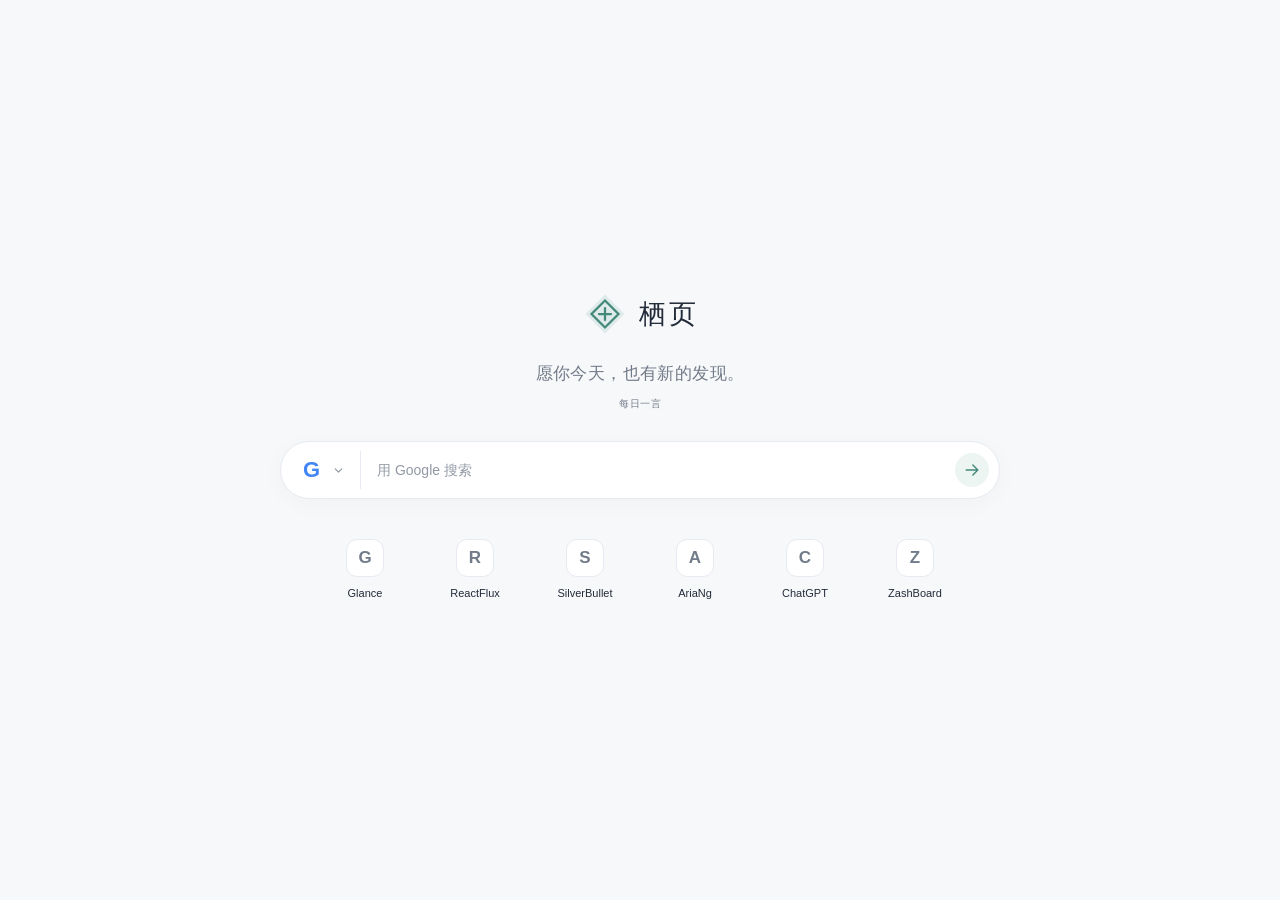
==== index.html @ 780250e7 "deploy: build dist (4a7b1b67f7b12fee76b33afa85c952950cb2d949) 4a7b1b67f7b12fee76b33afa85c952950cb2d9" ====
<!doctype html>
<html lang="zh-CN">
<head>
  <meta charset="UTF-8">
  <meta name="viewport" content="width=device-width, initial-scale=1">
  <meta name="color-scheme" content="light dark">
  <meta name="description" content="一个轻盈的新标签页。搜索、常用网站，然后开始探索。">
  <meta name="referrer" content="no-referrer">
  <title>栖页 · 新标签页</title>
  <link rel="icon" href="./favicon.svg" type="image/svg+xml">
  <link rel="stylesheet" href="./styles.css?v=c9554dffcea9">
  <script type="module" src="./app.js?v=c9554dffcea9"></script>
</head>
<body>
  <main>
    <div class="intro">
      <h1 class="site-brand"><svg viewBox="0 0 32 32" width="48" height="48" aria-hidden="true"><path d="M16 3 29 16 16 29 3 16Z" fill="currentColor" opacity=".13"/><path d="M16 7 25 16 16 25 7 16Z" fill="none" stroke="currentColor" stroke-width="1.5"/><path d="M12 16h8M16 12v8" stroke="currentColor" stroke-width="1.5" stroke-linecap="round"/></svg><span>栖页</span></h1>
      <p id="daily-quote" class="daily-quote">愿你今天，也有新的发现。</p>
      <p class="subtitle" id="quote-source">每日一言</p>
    </div>
    <section class="search-section" aria-label="网页搜索">
      <form id="search-form" action="https://www.google.com/search" method="get" role="search">
        <div class="engine-control">
          <button class="engine-button" id="engine-toggle" type="button" aria-label="选择搜索引擎，当前 Google" aria-haspopup="menu" aria-expanded="false" aria-controls="engine-menu"><span class="engine-mark" data-engine="google" id="engine-mark" aria-hidden="true">G</span><svg viewBox="0 0 16 16" width="13" height="13" aria-hidden="true"><path d="m4 6 4 4 4-4" fill="none" stroke="currentColor" stroke-width="1.5" stroke-linecap="round" stroke-linejoin="round"/></svg></button>
          <div class="engine-menu" id="engine-menu" role="menu" hidden>
            <button type="button" role="menuitemradio" aria-checked="true" data-engine="google"><span class="engine-mark" data-engine="google">G</span>Google<span class="menu-command">!g</span></button>
            <button type="button" role="menuitemradio" aria-checked="false" data-engine="bing"><span class="engine-mark" data-engine="bing">b</span>Bing<span class="menu-command">!b</span></button>
            <button type="button" role="menuitemradio" aria-checked="false" data-engine="duckduckgo"><span class="engine-mark" data-engine="duckduckgo">D</span>DuckDuckGo<span class="menu-command">!d</span></button>
            <button type="button" role="menuitemradio" aria-checked="false" data-engine="baidu"><span class="engine-mark" data-engine="baidu">度</span>百度<span class="menu-command">!bd</span></button>
          </div>
        </div>
        <label class="visually-hidden" for="query">搜索内容</label>
        <input id="query" name="q" type="search" placeholder="用 Google 搜索" autocomplete="off" autocapitalize="off" spellcheck="false" enterkeyhint="search" required>
        <button class="submit-button" type="submit" aria-label="搜索"><svg viewBox="0 0 24 24" width="20" height="20" aria-hidden="true"><path d="M5 12h14m-6-6 6 6-6 6" fill="none" stroke="currentColor" stroke-width="1.7" stroke-linecap="round" stroke-linejoin="round"/></svg></button>
      </form>
    </section>
    <section class="shortcuts-section" aria-labelledby="shortcuts-title"><h2 id="shortcuts-title" class="visually-hidden">快捷方式</h2><div class="shortcuts"><a class="shortcut" href="https://zhiim.eu.org" data-icon="https://zhiim.eu.org/favicon.ico" aria-label="打开 Glance" rel="noreferrer"><span class="shortcut-icon" aria-hidden="true"><span class="shortcut-letter">G</span></span><span class="shortcut-name">Glance</span><span class="shortcut-domain">zhiim.eu.org</span></a>
<a class="shortcut" href="https://rss.zhiim.eu.org" data-icon="https://rss.zhiim.eu.org/favicon.ico" aria-label="打开 ReactFlux" rel="noreferrer"><span class="shortcut-icon" aria-hidden="true"><span class="shortcut-letter">R</span></span><span class="shortcut-name">ReactFlux</span><span class="shortcut-domain">rss.zhiim.eu.org</span></a>
<a class="shortcut" href="https://notes.zhiim.eu.org" data-icon="https://notes.zhiim.eu.org/favicon.ico" aria-label="打开 SilverBullet" rel="noreferrer"><span class="shortcut-icon" aria-hidden="true"><span class="shortcut-letter">S</span></span><span class="shortcut-name">SilverBullet</span><span class="shortcut-domain">notes.zhiim.eu.org</span></a>
<a class="shortcut" href="https://ng.117823.xyz" data-icon="https://ng.117823.xyz/favicon.ico" aria-label="打开 AriaNg" rel="noreferrer"><span class="shortcut-icon" aria-hidden="true"><span class="shortcut-letter">A</span></span><span class="shortcut-name">AriaNg</span><span class="shortcut-domain">ng.117823.xyz</span></a>
<a class="shortcut" href="https://chatgpt.com" data-icon="https://chatgpt.com/favicon.ico" aria-label="打开 ChatGPT" rel="noreferrer"><span class="shortcut-icon" aria-hidden="true"><span class="shortcut-letter">C</span></span><span class="shortcut-name">ChatGPT</span><span class="shortcut-domain">chatgpt.com</span></a>
<a class="shortcut" href="https://zb.zhiim.eu.org" data-icon="https://zb.zhiim.eu.org/favicon.ico" aria-label="打开 ZashBoard" rel="noreferrer"><span class="shortcut-icon" aria-hidden="true"><span class="shortcut-letter">Z</span></span><span class="shortcut-name">ZashBoard</span><span class="shortcut-domain">zb.zhiim.eu.org</span></a></div></section>
  </main>
</body>
</html>
---- styles.css ----
:root{color-scheme:light dark;--bg:#f7f8fa;--surface:#fff;--text:#222b39;--muted:#9299a5;--secondary:#727b89;--line:#e7eaf0;--accent:#438879;--accent-soft:#edf5f2;--shadow:0 5px 22px #26304b08;--hover:#f0f3f6;--focus:#43887966;--shortcut-width:clamp(64px,12vw,96px);--shortcut-gap:clamp(6px,1.2vw,14px);font-family:ui-sans-serif,-apple-system,BlinkMacSystemFont,"Segoe UI","PingFang SC","Microsoft YaHei",sans-serif;font-synthesis:none}
*{box-sizing:border-box}html{height:100%}body{margin:0;background:var(--bg);color:var(--text);height:100vh;height:100dvh;padding:clamp(12px,2.5vmin,28px);display:flex;align-items:center;justify-content:center;overflow:hidden;-webkit-font-smoothing:antialiased}button,input,a{-webkit-tap-highlight-color:transparent}button,input{font:inherit}button{cursor:pointer}button,a{touch-action:manipulation}a{color:inherit;text-decoration:none}button{color:inherit}button:focus-visible,a:focus-visible{outline:3px solid var(--focus);outline-offset:4px}[hidden]{display:none!important}main{width:min(100%,720px);flex:none;transform:scale(var(--page-scale,1));transform-origin:center}.intro{text-align:center;margin-bottom:clamp(16px,3.5dvh,28px)}.site-brand{margin:0 0 clamp(14px,2.5dvh,22px);display:flex;justify-content:center;align-items:center;gap:10px;font-size:clamp(22px,3vmin,28px);font-weight:550;letter-spacing:3px;line-height:1.3}.site-brand svg{flex:none;color:var(--accent)}.daily-quote{margin:0;font-size:clamp(14px,2vmin,17px);font-weight:400;letter-spacing:.4px;line-height:1.7;color:var(--secondary);overflow-wrap:anywhere;text-wrap:balance}.subtitle{min-height:16px;font-size:10px;color:var(--secondary);margin:8px 0 0;letter-spacing:.5px}#search-form{height:clamp(44px,7.5dvh,58px);border:1px solid var(--line);border-radius:34px;background:var(--surface);display:flex;align-items:center;box-shadow:var(--shadow);transition:border-color .15s,box-shadow .15s}#search-form:focus-within{border-color:var(--accent);box-shadow:0 0 0 3px var(--accent-soft),var(--shadow)}.engine-control{position:relative;flex:none}.engine-button{background:none;border:0;display:flex;align-items:center;gap:8px;padding:8px 15px 8px 18px;border-right:1px solid var(--line)}.engine-button>svg{color:var(--muted)}.engine-mark{font-weight:700;font-size:22px;width:25px;display:inline-flex;align-items:center;justify-content:center;line-height:1;letter-spacing:0}.engine-mark[data-engine=google]{color:#4285f4;font-family:Arial,sans-serif}.engine-mark[data-engine=bing]{color:#239fa5}.engine-mark[data-engine=duckduckgo]{color:#de6b47;font-size:20px}.engine-mark[data-engine=baidu]{color:#5577e6;font-size:18px}#query{width:100%;min-width:0;flex:1;height:100%;border:0;outline:0;background:transparent;color:var(--text);padding:0 16px;font-size:16px}#query::placeholder{color:var(--muted);font-size:14px}#query::-webkit-search-cancel-button{-webkit-appearance:none}.submit-button{margin:0 10px 0 0;width:34px;height:34px;flex:none;border:0;border-radius:50%;background:var(--accent-soft);color:var(--accent);display:grid;place-items:center;transition:background .15s,transform .15s}.submit-button:hover{background:var(--accent);color:white}.submit-button:active{transform:scale(.95)}.engine-menu{position:absolute;top:calc(100% + 12px);left:8px;z-index:5;width:230px;max-height:40dvh;overflow-y:auto;padding:6px;background:var(--surface);border:1px solid var(--line);border-radius:13px;box-shadow:0 12px 35px #11182715}.engine-menu button{display:flex;align-items:center;gap:12px;width:100%;padding:11px 10px;background:none;border:0;border-radius:8px;text-align:left;font-size:13px}.engine-menu button:hover,.engine-menu button:focus-visible{background:var(--hover)}.engine-menu button[aria-checked=true]{background:var(--accent-soft)}.engine-menu .engine-mark{font-size:18px}.menu-command{margin-left:auto;color:var(--muted);font-size:11px}.shortcuts-section{margin:clamp(18px,4dvh,32px) auto 0;max-width:calc(6 * var(--shortcut-width) + 5 * var(--shortcut-gap))}.shortcuts{display:flex;flex-wrap:wrap;justify-content:center;gap:var(--shortcut-gap)}.shortcut{display:flex;flex:0 0 var(--shortcut-width);width:var(--shortcut-width);flex-direction:column;align-items:center;min-width:0;padding:8px 4px;border:0;background:transparent;border-radius:12px;transition:transform .15s,background .15s}.shortcut:hover{transform:translateY(-2px);background:var(--hover)}.shortcut-icon{position:relative;width:38px;height:38px;background:var(--surface);border:1px solid var(--line);border-radius:11px;display:grid;place-items:center;margin-bottom:8px;flex:none}.shortcut-letter{font-size:17px;font-weight:550;color:var(--secondary)}.shortcut-icon img{position:absolute;width:24px;height:24px;object-fit:contain}.shortcut-icon:has(img[data-loaded]) .shortcut-letter{visibility:hidden}.shortcut-name{font-size:11px;font-weight:500;line-height:1.5;max-width:100%;overflow:hidden;white-space:nowrap;text-overflow:ellipsis}.shortcut-domain{display:none}.visually-hidden{position:absolute;width:1px;height:1px;overflow:hidden;clip:rect(0,0,0,0);white-space:nowrap}
@media(prefers-color-scheme:dark){:root{--bg:#16191f;--surface:#1e222b;--text:#e4e9f0;--muted:#697482;--secondary:#9ca6b5;--line:#2b303b;--accent:#83b9a8;--accent-soft:#263831;--shadow:0 5px 22px #00000014;--hover:#272d37;--focus:#83b9a866}.engine-mark[data-engine=google]{color:#79a9f5}.engine-mark[data-engine=bing]{color:#5bbfc2}.engine-mark[data-engine=duckduckgo]{color:#ee9677}.engine-mark[data-engine=baidu]{color:#8fa7fa}}
@media(max-width:600px){.engine-button{padding-left:13px;padding-right:10px;gap:4px}#query{padding:0 12px}#query::placeholder{font-size:13px}.submit-button{margin-right:7px;width:32px;height:32px}.subtitle{letter-spacing:.2px}}
@media(max-height:420px){.site-brand{margin-bottom:10px}.site-brand svg{width:38px;height:38px}.intro{margin-bottom:14px}.subtitle{margin-top:5px}.shortcuts-section{margin-top:16px}.shortcut{padding:5px 4px}.shortcut-icon{width:34px;height:34px;margin-bottom:5px}.shortcut-icon img{width:22px;height:22px}}
@media(prefers-reduced-motion:reduce){*,*::before,*::after{transition:none!important;scroll-behavior:auto!important}}
.engine-menu.menu-above{top:auto;bottom:calc(100% + 12px)}
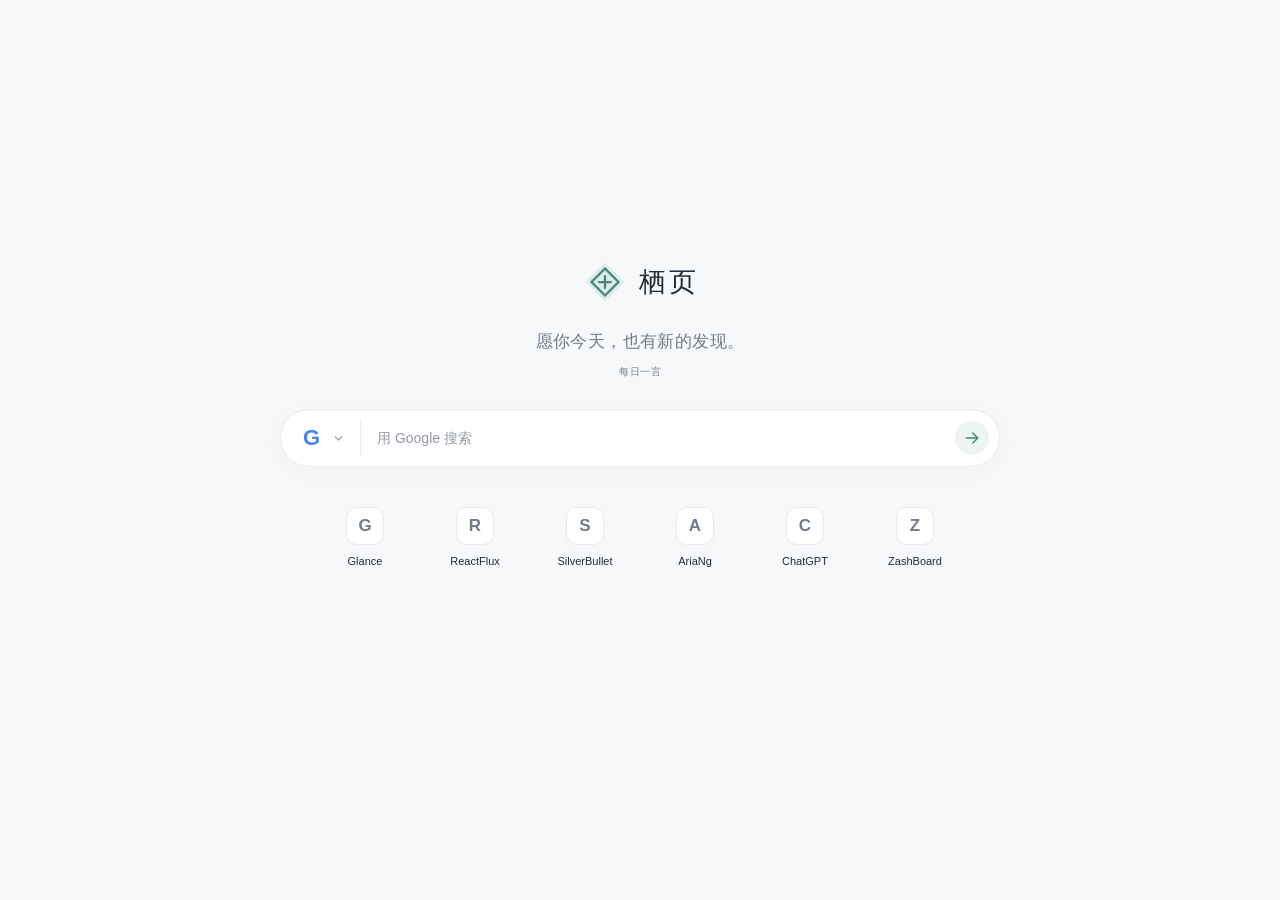
==== commit a3a8c463: "deploy: build dist (b6fd137ffcf521f87fc8df9401a6217cadeb6a8e) b6fd137ffcf521f87fc8df9401a6217cadeb6a" ====
--- a/index.html
+++ b/index.html
@@ -8,8 +8,8 @@
   <meta name="referrer" content="no-referrer">
   <title>栖页 · 新标签页</title>
   <link rel="icon" href="./favicon.svg" type="image/svg+xml">
-  <link rel="stylesheet" href="./styles.css?v=c9554dffcea9">
-  <script type="module" src="./app.js?v=c9554dffcea9"></script>
+  <link rel="stylesheet" href="./styles.css?v=b941acb8fff0">
+  <script type="module" src="./app.js?v=b941acb8fff0"></script>
 </head>
 <body>
   <main>
@@ -34,12 +34,12 @@
         <button class="submit-button" type="submit" aria-label="搜索"><svg viewBox="0 0 24 24" width="20" height="20" aria-hidden="true"><path d="M5 12h14m-6-6 6 6-6 6" fill="none" stroke="currentColor" stroke-width="1.7" stroke-linecap="round" stroke-linejoin="round"/></svg></button>
       </form>
     </section>
-    <section class="shortcuts-section" aria-labelledby="shortcuts-title"><h2 id="shortcuts-title" class="visually-hidden">快捷方式</h2><div class="shortcuts"><a class="shortcut" href="https://zhiim.eu.org" data-icon="https://zhiim.eu.org/favicon.ico" aria-label="打开 Glance" rel="noreferrer"><span class="shortcut-icon" aria-hidden="true"><span class="shortcut-letter">G</span></span><span class="shortcut-name">Glance</span><span class="shortcut-domain">zhiim.eu.org</span></a>
-<a class="shortcut" href="https://rss.zhiim.eu.org" data-icon="https://rss.zhiim.eu.org/favicon.ico" aria-label="打开 ReactFlux" rel="noreferrer"><span class="shortcut-icon" aria-hidden="true"><span class="shortcut-letter">R</span></span><span class="shortcut-name">ReactFlux</span><span class="shortcut-domain">rss.zhiim.eu.org</span></a>
-<a class="shortcut" href="https://notes.zhiim.eu.org" data-icon="https://notes.zhiim.eu.org/favicon.ico" aria-label="打开 SilverBullet" rel="noreferrer"><span class="shortcut-icon" aria-hidden="true"><span class="shortcut-letter">S</span></span><span class="shortcut-name">SilverBullet</span><span class="shortcut-domain">notes.zhiim.eu.org</span></a>
-<a class="shortcut" href="https://ng.117823.xyz" data-icon="https://ng.117823.xyz/favicon.ico" aria-label="打开 AriaNg" rel="noreferrer"><span class="shortcut-icon" aria-hidden="true"><span class="shortcut-letter">A</span></span><span class="shortcut-name">AriaNg</span><span class="shortcut-domain">ng.117823.xyz</span></a>
-<a class="shortcut" href="https://chatgpt.com" data-icon="https://chatgpt.com/favicon.ico" aria-label="打开 ChatGPT" rel="noreferrer"><span class="shortcut-icon" aria-hidden="true"><span class="shortcut-letter">C</span></span><span class="shortcut-name">ChatGPT</span><span class="shortcut-domain">chatgpt.com</span></a>
-<a class="shortcut" href="https://zb.zhiim.eu.org" data-icon="https://zb.zhiim.eu.org/favicon.ico" aria-label="打开 ZashBoard" rel="noreferrer"><span class="shortcut-icon" aria-hidden="true"><span class="shortcut-letter">Z</span></span><span class="shortcut-name">ZashBoard</span><span class="shortcut-domain">zb.zhiim.eu.org</span></a></div></section>
+    <section class="shortcuts-section" aria-labelledby="shortcuts-title"><h2 id="shortcuts-title" class="visually-hidden">快捷方式</h2><div class="shortcuts"><a class="shortcut" href="https://zhiim.eu.org" data-icon="https://zhiim.eu.org/favicon.ico" aria-label="打开 Glance（新标签页）" target="_blank" rel="noopener noreferrer"><span class="shortcut-icon" aria-hidden="true"><span class="shortcut-letter">G</span></span><span class="shortcut-name">Glance</span><span class="shortcut-domain">zhiim.eu.org</span></a>
+<a class="shortcut" href="https://rss.zhiim.eu.org" data-icon="https://rss.zhiim.eu.org/favicon.ico" aria-label="打开 ReactFlux（新标签页）" target="_blank" rel="noopener noreferrer"><span class="shortcut-icon" aria-hidden="true"><span class="shortcut-letter">R</span></span><span class="shortcut-name">ReactFlux</span><span class="shortcut-domain">rss.zhiim.eu.org</span></a>
+<a class="shortcut" href="https://notes.zhiim.eu.org" data-icon="https://notes.zhiim.eu.org/favicon.ico" aria-label="打开 SilverBullet（新标签页）" target="_blank" rel="noopener noreferrer"><span class="shortcut-icon" aria-hidden="true"><span class="shortcut-letter">S</span></span><span class="shortcut-name">SilverBullet</span><span class="shortcut-domain">notes.zhiim.eu.org</span></a>
+<a class="shortcut" href="https://ng.117823.xyz" data-icon="https://ng.117823.xyz/favicon.ico" aria-label="打开 AriaNg（新标签页）" target="_blank" rel="noopener noreferrer"><span class="shortcut-icon" aria-hidden="true"><span class="shortcut-letter">A</span></span><span class="shortcut-name">AriaNg</span><span class="shortcut-domain">ng.117823.xyz</span></a>
+<a class="shortcut" href="https://chatgpt.com" data-icon="https://chatgpt.com/favicon.ico" aria-label="打开 ChatGPT（新标签页）" target="_blank" rel="noopener noreferrer"><span class="shortcut-icon" aria-hidden="true"><span class="shortcut-letter">C</span></span><span class="shortcut-name">ChatGPT</span><span class="shortcut-domain">chatgpt.com</span></a>
+<a class="shortcut" href="https://zb.zhiim.eu.org" data-icon="https://zb.zhiim.eu.org/favicon.ico" aria-label="打开 ZashBoard（新标签页）" target="_blank" rel="noopener noreferrer"><span class="shortcut-icon" aria-hidden="true"><span class="shortcut-letter">Z</span></span><span class="shortcut-name">ZashBoard</span><span class="shortcut-domain">zb.zhiim.eu.org</span></a></div></section>
   </main>
 </body>
 </html>
--- a/styles.css
+++ b/styles.css
@@ -1,5 +1,5 @@
 :root{color-scheme:light dark;--bg:#f7f8fa;--surface:#fff;--text:#222b39;--muted:#9299a5;--secondary:#727b89;--line:#e7eaf0;--accent:#438879;--accent-soft:#edf5f2;--shadow:0 5px 22px #26304b08;--hover:#f0f3f6;--focus:#43887966;--shortcut-width:clamp(64px,12vw,96px);--shortcut-gap:clamp(6px,1.2vw,14px);font-family:ui-sans-serif,-apple-system,BlinkMacSystemFont,"Segoe UI","PingFang SC","Microsoft YaHei",sans-serif;font-synthesis:none}
-*{box-sizing:border-box}html{height:100%}body{margin:0;background:var(--bg);color:var(--text);height:100vh;height:100dvh;padding:clamp(12px,2.5vmin,28px);display:flex;align-items:center;justify-content:center;overflow:hidden;-webkit-font-smoothing:antialiased}button,input,a{-webkit-tap-highlight-color:transparent}button,input{font:inherit}button{cursor:pointer}button,a{touch-action:manipulation}a{color:inherit;text-decoration:none}button{color:inherit}button:focus-visible,a:focus-visible{outline:3px solid var(--focus);outline-offset:4px}[hidden]{display:none!important}main{width:min(100%,720px);flex:none;transform:scale(var(--page-scale,1));transform-origin:center}.intro{text-align:center;margin-bottom:clamp(16px,3.5dvh,28px)}.site-brand{margin:0 0 clamp(14px,2.5dvh,22px);display:flex;justify-content:center;align-items:center;gap:10px;font-size:clamp(22px,3vmin,28px);font-weight:550;letter-spacing:3px;line-height:1.3}.site-brand svg{flex:none;color:var(--accent)}.daily-quote{margin:0;font-size:clamp(14px,2vmin,17px);font-weight:400;letter-spacing:.4px;line-height:1.7;color:var(--secondary);overflow-wrap:anywhere;text-wrap:balance}.subtitle{min-height:16px;font-size:10px;color:var(--secondary);margin:8px 0 0;letter-spacing:.5px}#search-form{height:clamp(44px,7.5dvh,58px);border:1px solid var(--line);border-radius:34px;background:var(--surface);display:flex;align-items:center;box-shadow:var(--shadow);transition:border-color .15s,box-shadow .15s}#search-form:focus-within{border-color:var(--accent);box-shadow:0 0 0 3px var(--accent-soft),var(--shadow)}.engine-control{position:relative;flex:none}.engine-button{background:none;border:0;display:flex;align-items:center;gap:8px;padding:8px 15px 8px 18px;border-right:1px solid var(--line)}.engine-button>svg{color:var(--muted)}.engine-mark{font-weight:700;font-size:22px;width:25px;display:inline-flex;align-items:center;justify-content:center;line-height:1;letter-spacing:0}.engine-mark[data-engine=google]{color:#4285f4;font-family:Arial,sans-serif}.engine-mark[data-engine=bing]{color:#239fa5}.engine-mark[data-engine=duckduckgo]{color:#de6b47;font-size:20px}.engine-mark[data-engine=baidu]{color:#5577e6;font-size:18px}#query{width:100%;min-width:0;flex:1;height:100%;border:0;outline:0;background:transparent;color:var(--text);padding:0 16px;font-size:16px}#query::placeholder{color:var(--muted);font-size:14px}#query::-webkit-search-cancel-button{-webkit-appearance:none}.submit-button{margin:0 10px 0 0;width:34px;height:34px;flex:none;border:0;border-radius:50%;background:var(--accent-soft);color:var(--accent);display:grid;place-items:center;transition:background .15s,transform .15s}.submit-button:hover{background:var(--accent);color:white}.submit-button:active{transform:scale(.95)}.engine-menu{position:absolute;top:calc(100% + 12px);left:8px;z-index:5;width:230px;max-height:40dvh;overflow-y:auto;padding:6px;background:var(--surface);border:1px solid var(--line);border-radius:13px;box-shadow:0 12px 35px #11182715}.engine-menu button{display:flex;align-items:center;gap:12px;width:100%;padding:11px 10px;background:none;border:0;border-radius:8px;text-align:left;font-size:13px}.engine-menu button:hover,.engine-menu button:focus-visible{background:var(--hover)}.engine-menu button[aria-checked=true]{background:var(--accent-soft)}.engine-menu .engine-mark{font-size:18px}.menu-command{margin-left:auto;color:var(--muted);font-size:11px}.shortcuts-section{margin:clamp(18px,4dvh,32px) auto 0;max-width:calc(6 * var(--shortcut-width) + 5 * var(--shortcut-gap))}.shortcuts{display:flex;flex-wrap:wrap;justify-content:center;gap:var(--shortcut-gap)}.shortcut{display:flex;flex:0 0 var(--shortcut-width);width:var(--shortcut-width);flex-direction:column;align-items:center;min-width:0;padding:8px 4px;border:0;background:transparent;border-radius:12px;transition:transform .15s,background .15s}.shortcut:hover{transform:translateY(-2px);background:var(--hover)}.shortcut-icon{position:relative;width:38px;height:38px;background:var(--surface);border:1px solid var(--line);border-radius:11px;display:grid;place-items:center;margin-bottom:8px;flex:none}.shortcut-letter{font-size:17px;font-weight:550;color:var(--secondary)}.shortcut-icon img{position:absolute;width:24px;height:24px;object-fit:contain}.shortcut-icon:has(img[data-loaded]) .shortcut-letter{visibility:hidden}.shortcut-name{font-size:11px;font-weight:500;line-height:1.5;max-width:100%;overflow:hidden;white-space:nowrap;text-overflow:ellipsis}.shortcut-domain{display:none}.visually-hidden{position:absolute;width:1px;height:1px;overflow:hidden;clip:rect(0,0,0,0);white-space:nowrap}
+*{box-sizing:border-box}html{height:100%}body{margin:0;background:var(--bg);color:var(--text);height:100vh;height:100dvh;padding:clamp(12px,2.5vmin,28px);display:flex;align-items:center;justify-content:center;overflow:hidden;-webkit-font-smoothing:antialiased}button,input,a{-webkit-tap-highlight-color:transparent}button,input{font:inherit}button{cursor:pointer}button,a{touch-action:manipulation}a{color:inherit;text-decoration:none}button{color:inherit}button:focus-visible,a:focus-visible{outline:3px solid var(--focus);outline-offset:4px}[hidden]{display:none!important}main{width:min(100%,720px);flex:none;transform:translateY(calc(-1 * var(--page-offset,0px))) scale(var(--page-scale,1));transform-origin:center}.intro{text-align:center;margin-bottom:clamp(16px,3.5dvh,28px)}.site-brand{margin:0 0 clamp(14px,2.5dvh,22px);display:flex;justify-content:center;align-items:center;gap:10px;font-size:clamp(22px,3vmin,28px);font-weight:550;letter-spacing:3px;line-height:1.3}.site-brand svg{flex:none;color:var(--accent)}.daily-quote{margin:0;font-size:clamp(14px,2vmin,17px);font-weight:400;letter-spacing:.4px;line-height:1.7;color:var(--secondary);overflow-wrap:anywhere;text-wrap:balance}.subtitle{min-height:16px;font-size:10px;color:var(--secondary);margin:8px 0 0;letter-spacing:.5px}#search-form{height:clamp(44px,7.5dvh,58px);border:1px solid var(--line);border-radius:34px;background:var(--surface);display:flex;align-items:center;box-shadow:var(--shadow);transition:border-color .15s,box-shadow .15s}#search-form:focus-within{border-color:var(--accent);box-shadow:0 0 0 3px var(--accent-soft),var(--shadow)}.engine-control{position:relative;flex:none}.engine-button{background:none;border:0;display:flex;align-items:center;gap:8px;padding:8px 15px 8px 18px;border-right:1px solid var(--line)}.engine-button>svg{color:var(--muted)}.engine-mark{font-weight:700;font-size:22px;width:25px;display:inline-flex;align-items:center;justify-content:center;line-height:1;letter-spacing:0}.engine-mark[data-engine=google]{color:#4285f4;font-family:Arial,sans-serif}.engine-mark[data-engine=bing]{color:#239fa5}.engine-mark[data-engine=duckduckgo]{color:#de6b47;font-size:20px}.engine-mark[data-engine=baidu]{color:#5577e6;font-size:18px}#query{width:100%;min-width:0;flex:1;height:100%;border:0;outline:0;background:transparent;color:var(--text);padding:0 16px;font-size:16px}#query::placeholder{color:var(--muted);font-size:14px}#query::-webkit-search-cancel-button{-webkit-appearance:none}.submit-button{margin:0 10px 0 0;width:34px;height:34px;flex:none;border:0;border-radius:50%;background:var(--accent-soft);color:var(--accent);display:grid;place-items:center;transition:background .15s,transform .15s}.submit-button:hover{background:var(--accent);color:white}.submit-button:active{transform:scale(.95)}.engine-menu{position:absolute;top:calc(100% + 12px);left:8px;z-index:5;width:230px;max-height:40dvh;overflow-y:auto;padding:6px;background:var(--surface);border:1px solid var(--line);border-radius:13px;box-shadow:0 12px 35px #11182715}.engine-menu button{display:flex;align-items:center;gap:12px;width:100%;padding:11px 10px;background:none;border:0;border-radius:8px;text-align:left;font-size:13px}.engine-menu button:hover,.engine-menu button:focus-visible{background:var(--hover)}.engine-menu button[aria-checked=true]{background:var(--accent-soft)}.engine-menu .engine-mark{font-size:18px}.menu-command{margin-left:auto;color:var(--muted);font-size:11px}.shortcuts-section{margin:clamp(18px,4dvh,32px) auto 0;max-width:calc(6 * var(--shortcut-width) + 5 * var(--shortcut-gap))}.shortcuts{display:flex;flex-wrap:wrap;justify-content:center;gap:var(--shortcut-gap)}.shortcut{display:flex;flex:0 0 var(--shortcut-width);width:var(--shortcut-width);flex-direction:column;align-items:center;min-width:0;padding:8px 4px;border:0;background:transparent;border-radius:12px;transition:transform .15s,background .15s}.shortcut:hover{transform:translateY(-2px);background:var(--hover)}.shortcut-icon{position:relative;width:38px;height:38px;background:var(--surface);border:1px solid var(--line);border-radius:11px;display:grid;place-items:center;margin-bottom:8px;flex:none}.shortcut-letter{font-size:17px;font-weight:550;color:var(--secondary)}.shortcut-icon img{position:absolute;width:24px;height:24px;object-fit:contain}.shortcut-icon:has(img[data-loaded]) .shortcut-letter{visibility:hidden}.shortcut-name{font-size:11px;font-weight:500;line-height:1.5;max-width:100%;overflow:hidden;white-space:nowrap;text-overflow:ellipsis}.shortcut-domain{display:none}.visually-hidden{position:absolute;width:1px;height:1px;overflow:hidden;clip:rect(0,0,0,0);white-space:nowrap}
 @media(prefers-color-scheme:dark){:root{--bg:#16191f;--surface:#1e222b;--text:#e4e9f0;--muted:#697482;--secondary:#9ca6b5;--line:#2b303b;--accent:#83b9a8;--accent-soft:#263831;--shadow:0 5px 22px #00000014;--hover:#272d37;--focus:#83b9a866}.engine-mark[data-engine=google]{color:#79a9f5}.engine-mark[data-engine=bing]{color:#5bbfc2}.engine-mark[data-engine=duckduckgo]{color:#ee9677}.engine-mark[data-engine=baidu]{color:#8fa7fa}}
 @media(max-width:600px){.engine-button{padding-left:13px;padding-right:10px;gap:4px}#query{padding:0 12px}#query::placeholder{font-size:13px}.submit-button{margin-right:7px;width:32px;height:32px}.subtitle{letter-spacing:.2px}}
 @media(max-height:420px){.site-brand{margin-bottom:10px}.site-brand svg{width:38px;height:38px}.intro{margin-bottom:14px}.subtitle{margin-top:5px}.shortcuts-section{margin-top:16px}.shortcut{padding:5px 4px}.shortcut-icon{width:34px;height:34px;margin-bottom:5px}.shortcut-icon img{width:22px;height:22px}}
